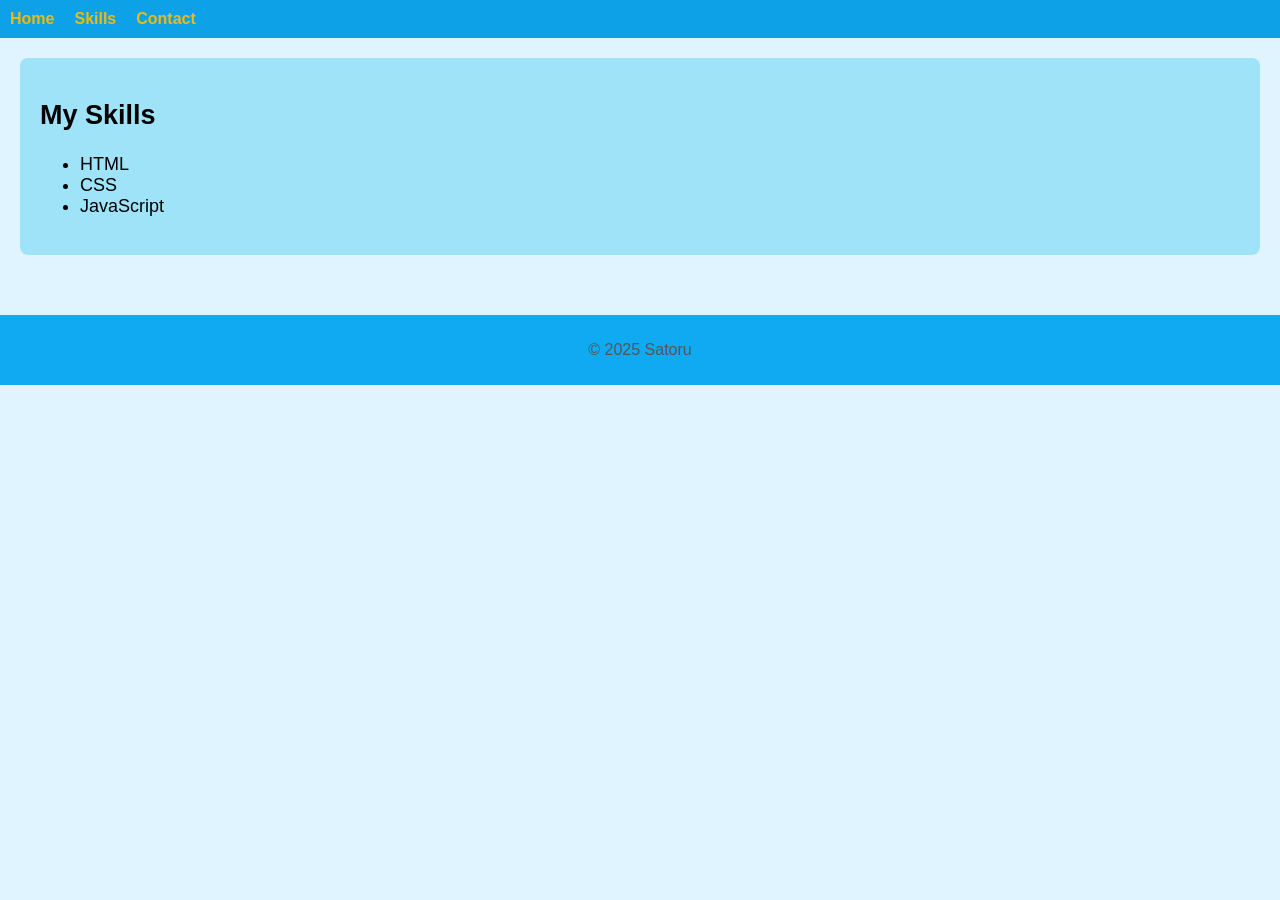
==== skills.html @ 6212baa2 "Auto commit" ====
<!DOCTYPE html>
<html lang="ja">
  <head>
    <meta charset="UTF-8" />
    <title>Skills - My First Site</title>
    <link rel="stylesheet" href="style.css" />
  </head>
  <body>
    <nav class="navbar">
      <ul>
        <li><a href="index.html">Home</a></li>
        <li><a href="skills.html">Skills</a></li>
        <li><a href="contact.html">Contact</a></li>
      </ul>
    </nav>

    <main>
      <section>
        <h2>My Skills</h2>
        <ul>
          <li>HTML</li>
          <li>CSS</li>
          <li>JavaScript</li>
        </ul>
      </section>
    </main>

    <footer>
      <p>© 2025 Satoru</p>
    </footer>
  </body>
</html>
---- style.css ----
/* ==========================
   変数の定義（カスタムプロパティ）
========================== */
:root {
  --color-header: #5e98da;
  --color-header-text: #ffffff;
  --color-navbar: #0da2e7;
  --color-navbar-text: #eeba10;
  --color-navbar-hover: #6e6767;
  --color-footer-bg: #0faaf1;
  --color-footer-text: #555;
  --color-section-bg: #9ee3f8;
  --font-main: "Arial", sans-serif;
  --font-size-main: 18px;
  --padding-main: 20px;
  --border-radius: 8px;
}

/* ==========================
   共通スタイル
========================== */
body {
  font-family: var(--font-main);
  margin: 0;
  padding: 0;
  background-color: #e0f4ff;
}

/* ==========================
   ヘッダー
========================== */
header {
  background-color: var(--color-header);
  color: var(--color-header-text);
  padding: var(--padding-main);
  text-align: center;
}

/* ==========================
   ナビゲーション
========================== */
.navbar {
  background-color: var(--color-navbar);
  padding: 10px;
}

.navbar ul {
  list-style: none;
  display: flex;
  gap: 20px;
  margin: 0;
  padding: 0;
}

.navbar a {
  color: var(--color-navbar-text);
  text-decoration: none;
  font-weight: bold;
  transition: color 0.3s ease, transform 0.2s ease;
}

.navbar a:hover {
  color: var(--color-navbar-hover);
  transform: scale(1.1);
}

/* ==========================
   メインコンテンツ
========================== */
main {
  padding: var(--padding-main);
  font-size: var(--font-size-main);
}

main section {
  margin-bottom: 40px;
  padding: var(--padding-main);
  background-color: var(--color-section-bg);
  border-radius: var(--border-radius);
}

main section:not(.about-section) {
  padding: var(--padding-main);
}

/* ==========================
   フッター
========================== */
footer {
  background-color: var(--color-footer-bg);
  color: var(--color-footer-text);
  padding: 10px;
  text-align: center;
}

/* About セクションのデザイン */
.about-section {
  padding: 40px 20px;
  background: #ace5f3;
  border-radius: 10px;
  max-width: 800px;
  margin: 40px auto;
  box-shadow: 0 2px 8px rgba(0, 0, 0, 0.1);
  opacity: 0;
  transform: translateY(20px);
  transition: opacity 0.8s ease, transform 0.8s ease;
}

.about-section.visible {
  opacity: 1;
  transform: translateY(0);
}

/* 画像とテキストの横並びレイアウト */
.profile-container {
  display: flex;
  align-items: center;
  gap: 20px;
}

/* プロフィール画像 */
.profile-image {
  width: 160px;
  height: 160px;
  object-fit: cover;
  border-radius: 50%;
  border: 4px solid #74c4e9;
  box-shadow: 0 2px 5px rgba(0, 0, 0, 0.1);
}

/* テキスト部分 */
.profile-text h3 {
  margin-top: 0;
  font-size: 1.4rem;
  color: #333;
}

.profile-text p {
  line-height: 1.7;
  color: #333;
}

/* スマホ対応 */
@media (max-width: 600px) {
  .profile-container {
    flex-direction: column;
    text-align: center;
  }
}

/* Skills リスト */
#skills ul {
  padding-left: 20px;
  line-height: 1.8;
}

/* ==========================
   ボタン風リンク
========================== */
.btn {
  display: inline-block;
  padding: 10px 20px;
  background-color: var(--color-navbar);
  color: var(--color-navbar-text);
  text-decoration: none;
  border-radius: 6px;
  font-weight: bold;
  transition: background-color 0.3s ease, transform 0.2s ease;
}

.btn:hover {
  background-color: var(--color-navbar-hover);
  transform: translateY(-2px);
}
/* スクロールでフェードイン用の共通クラス */
.fade-section {
  opacity: 0;
  transform: translateY(20px);
  transition: opacity 0.8s ease, transform 0.8s ease;
}

.fade-section.visible {
  opacity: 1;
  transform: translateY(0);
}
#js-practice {
  padding: 20px;
  background-color: #d0f0ff;
  border-radius: 8px;
  max-width: 600px;
  margin: 20px auto;
  text-align: center;
}

#js-practice button {
  padding: 10px 20px;
  margin: 10px;
  border: none;
  border-radius: 6px;
  background-color: #0da2e7;
  color: #fff;
  font-weight: bold;
  cursor: pointer;
  transition: transform 0.2s ease;
}

#js-practice button:hover {
  transform: scale(1.05);
}
#clickDisplay {
  font-weight: bold;
  font-size: 1.2rem;
  color: #0a6ebd;
  margin-top: 10px;
  transition: transform 0.2s ease, color 0.2s ease;
}

/* クリック時に一瞬大きくなるアニメーション */
.clicked {
  transform: scale(1.3);
}
.about-section {
  padding: 40px 20px;
  background: #ace5f3; /* 初期色 */
  border-radius: 10px;
  max-width: 800px;
  margin: 40px auto;
  box-shadow: 0 1px 4px rgba(0, 0, 0, 0.1);
  transition: background-color 0.3s ease; /* 色変化を滑らかに */
}
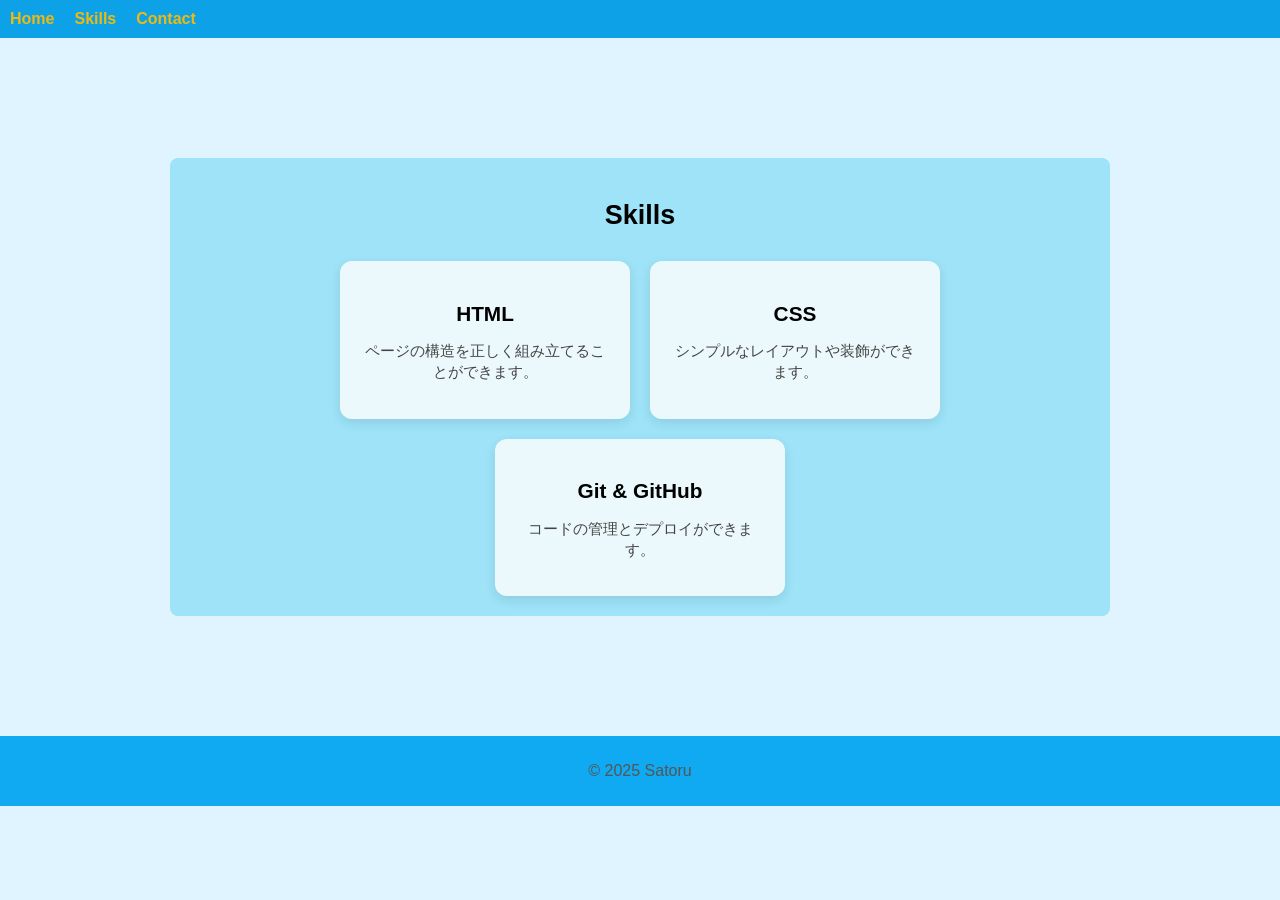
==== commit 379f717b: "Auto commit" ====
--- a/skills.html
+++ b/skills.html
@@ -3,30 +3,44 @@
   <head>
     <meta charset="UTF-8" />
     <title>Skills - My First Site</title>
-    <link rel="stylesheet" href="style.css" />
+    <link rel="stylesheet" href="../style.css" />
   </head>
   <body>
     <nav class="navbar">
       <ul>
-        <li><a href="index.html">Home</a></li>
+        <li><a href="../index.html">Home</a></li>
         <li><a href="skills.html">Skills</a></li>
         <li><a href="contact.html">Contact</a></li>
       </ul>
     </nav>
 
     <main>
-      <section>
-        <h2>My Skills</h2>
-        <ul>
-          <li>HTML</li>
-          <li>CSS</li>
-          <li>JavaScript</li>
-        </ul>
+      <section class="skills-container">
+        <h1>Skills</h1>
+
+        <div class="skill-cards">
+          <div class="skill-card">
+            <h3>HTML</h3>
+            <p>ページの構造を正しく組み立てることができます。</p>
+          </div>
+
+          <div class="skill-card">
+            <h3>CSS</h3>
+            <p>シンプルなレイアウトや装飾ができます。</p>
+          </div>
+
+          <div class="skill-card">
+            <h3>Git & GitHub</h3>
+            <p>コードの管理とデプロイができます。</p>
+          </div>
+        </div>
       </section>
     </main>
 
     <footer>
       <p>© 2025 Satoru</p>
     </footer>
+
+    <script src="../script.js"></script>
   </body>
 </html>
--- a/style.css
+++ b/style.css
@@ -228,3 +228,42 @@
   box-shadow: 0 1px 4px rgba(0, 0, 0, 0.1);
   transition: background-color 0.3s ease; /* 色変化を滑らかに */
 }
+/* Skill Cards */
+.skills-container {
+  max-width: 900px;
+  margin: 100px auto;
+  padding: 20px;
+  text-align: center;
+}
+
+.skill-cards {
+  display: flex;
+  gap: 20px;
+  margin-top: 30px;
+  justify-content: center;
+  flex-wrap: wrap;
+}
+
+.skill-card {
+  width: 250px;
+  padding: 20px;
+  background: #ffffffcc;
+  border-radius: 12px;
+  box-shadow: 0 4px 12px rgba(0, 0, 0, 0.1);
+  transition: transform 0.2s, box-shadow 0.2s;
+}
+
+.skill-card:hover {
+  transform: translateY(-6px);
+  box-shadow: 0 8px 18px rgba(0, 0, 0, 0.15);
+}
+
+.skill-card h3 {
+  margin-bottom: 10px;
+  font-size: 1.3rem;
+}
+
+.skill-card p {
+  font-size: 0.95rem;
+  color: #444;
+}
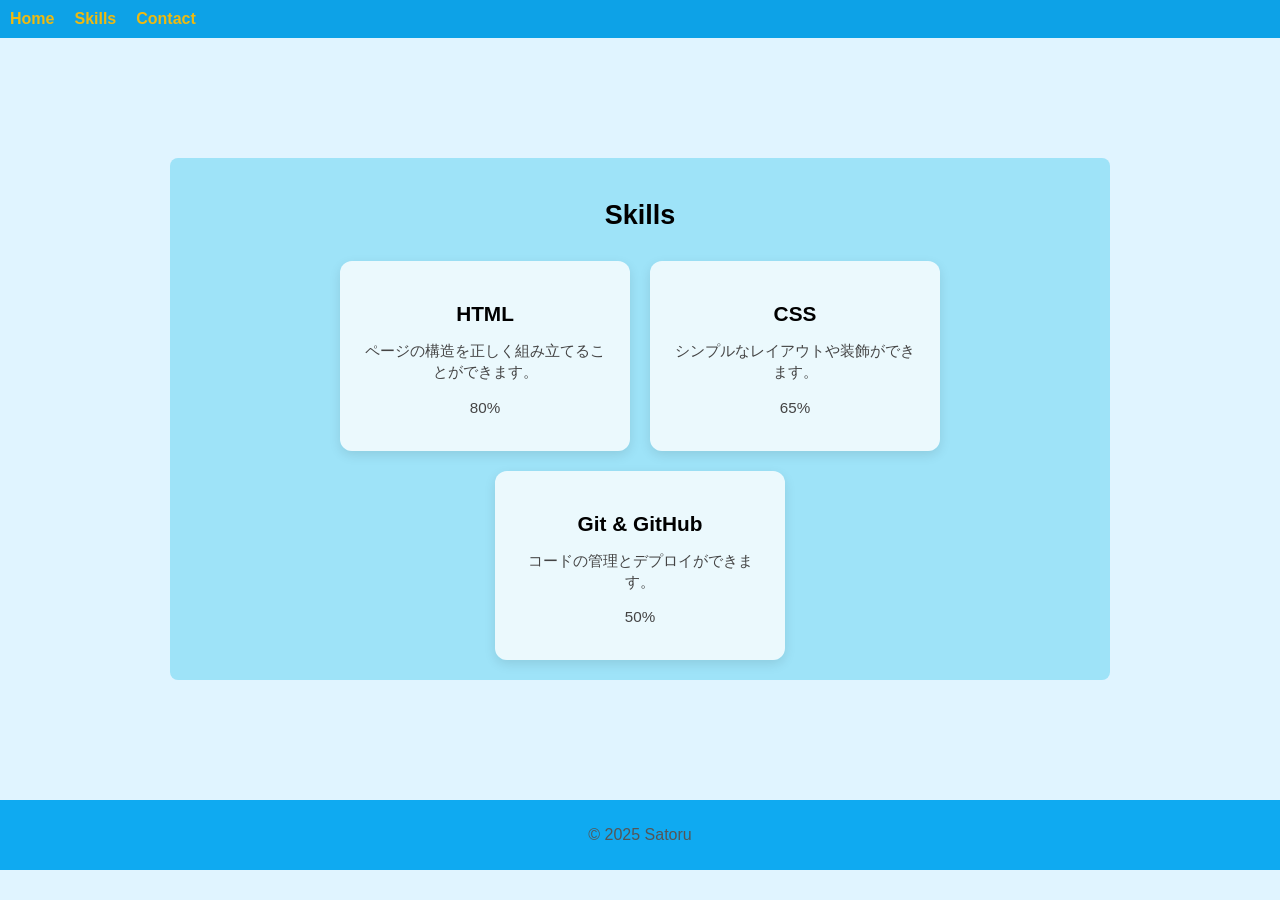
==== commit 93f8a98d: "Auto commit" ====
--- a/skills.html
+++ b/skills.html
@@ -22,16 +22,31 @@
           <div class="skill-card">
             <h3>HTML</h3>
             <p>ページの構造を正しく組み立てることができます。</p>
+            <!-- レベルバー -->
+            <div class="level-wrapper">
+              <div class="level-bar" style="width: 80%"></div>
+            </div>
+            <p class="level-text">80%</p>
           </div>
 
           <div class="skill-card">
             <h3>CSS</h3>
             <p>シンプルなレイアウトや装飾ができます。</p>
+            <!-- レベルバー -->
+            <div class="level-wrapper">
+              <div class="level-bar" style="width: 65%"></div>
+            </div>
+            <p class="level-text">65%</p>
           </div>
 
           <div class="skill-card">
             <h3>Git & GitHub</h3>
             <p>コードの管理とデプロイができます。</p>
+            <!-- レベルバー -->
+            <div class="level-wrapper">
+              <div class="level-bar" style="width: 50%"></div>
+            </div>
+            <p class="level-text">50%</p>
           </div>
         </div>
       </section>
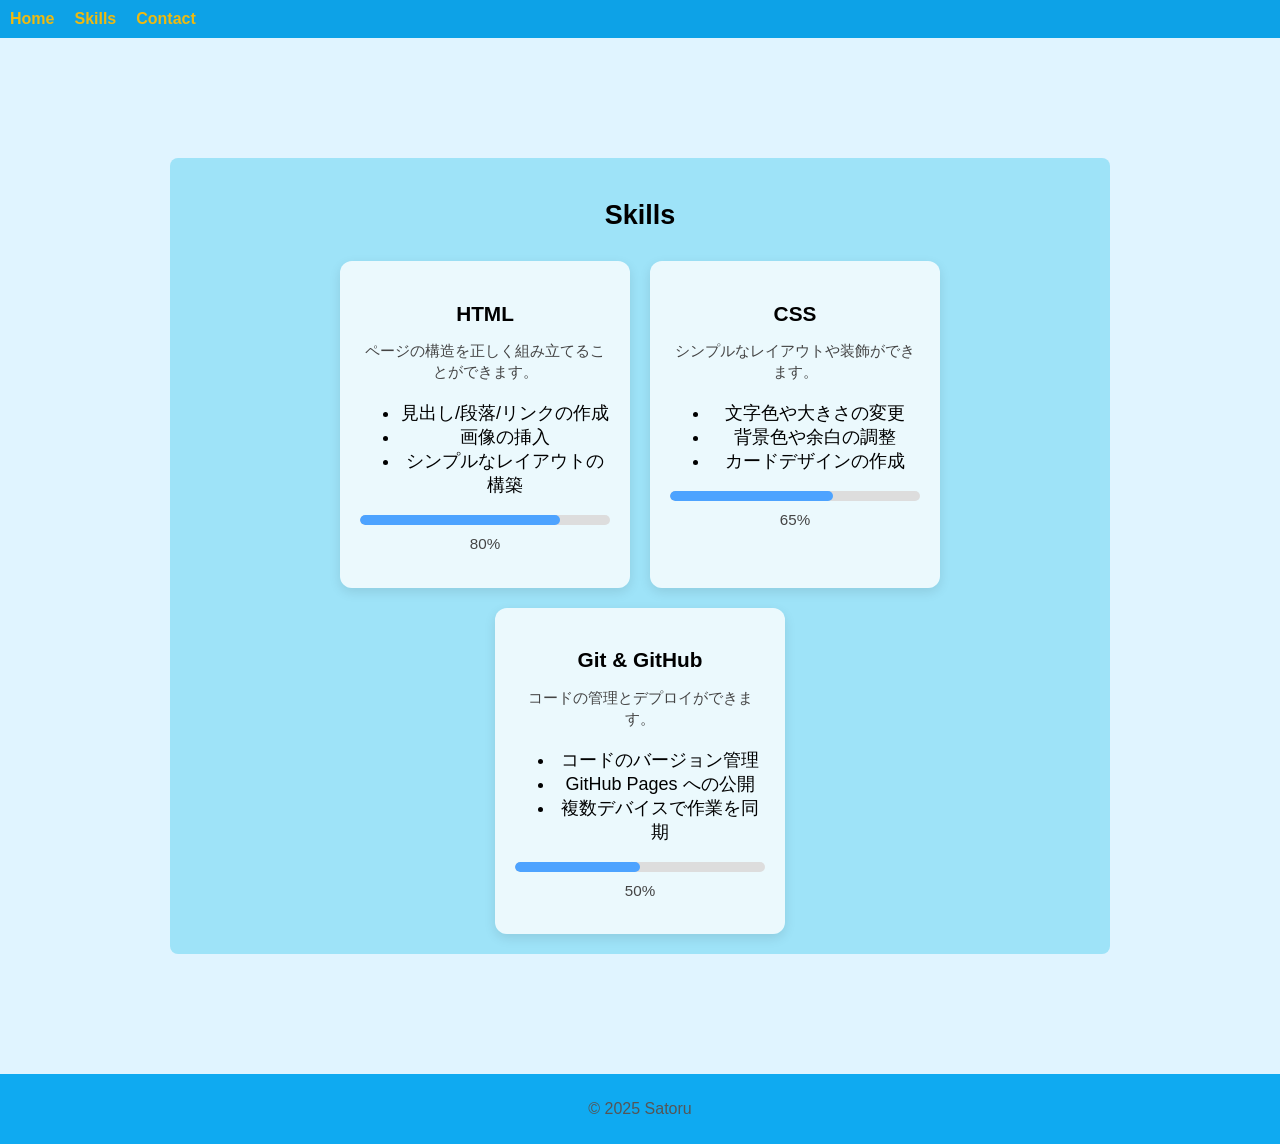
==== commit 0ebd36b2: "Auto commit" ====
--- a/skills.html
+++ b/skills.html
@@ -22,16 +22,26 @@
           <div class="skill-card">
             <h3>HTML</h3>
             <p>ページの構造を正しく組み立てることができます。</p>
+            <!-- 作れるものリスト -->
+            <ul class="can-do-list">
+              <li>見出し/段落/リンクの作成</li>
+              <li>画像の挿入</li>
+              <li>シンプルなレイアウトの構築</li>
+            </ul>
             <!-- レベルバー -->
             <div class="level-wrapper">
               <div class="level-bar" style="width: 80%"></div>
             </div>
             <p class="level-text">80%</p>
           </div>
-
           <div class="skill-card">
             <h3>CSS</h3>
             <p>シンプルなレイアウトや装飾ができます。</p>
+            <ul class="can-do-list">
+              <li>文字色や大きさの変更</li>
+              <li>背景色や余白の調整</li>
+              <li>カードデザインの作成</li>
+            </ul>
             <!-- レベルバー -->
             <div class="level-wrapper">
               <div class="level-bar" style="width: 65%"></div>
@@ -42,6 +52,11 @@
           <div class="skill-card">
             <h3>Git & GitHub</h3>
             <p>コードの管理とデプロイができます。</p>
+            <ul class="can-do-list">
+              <li>コードのバージョン管理</li>
+              <li>GitHub Pages への公開</li>
+              <li>複数デバイスで作業を同期</li>
+            </ul>
             <!-- レベルバー -->
             <div class="level-wrapper">
               <div class="level-bar" style="width: 50%"></div>
--- a/style.css
+++ b/style.css
@@ -267,3 +267,25 @@
   font-size: 0.95rem;
   color: #444;
 }
+/* Skill Level Bar */
+.level-wrapper {
+  width: 100%;
+  height: 10px;
+  background: #ddd;
+  border-radius: 5px;
+  margin: 10px 0;
+  overflow: hidden;
+}
+
+.level-bar {
+  height: 10px;
+  background: #4da3ff;
+  border-radius: 5px;
+  transition: width 0.6s ease;
+}
+
+.level-text {
+  font-size: 0.9rem;
+  margin-top: 5px;
+  color: #555;
+}
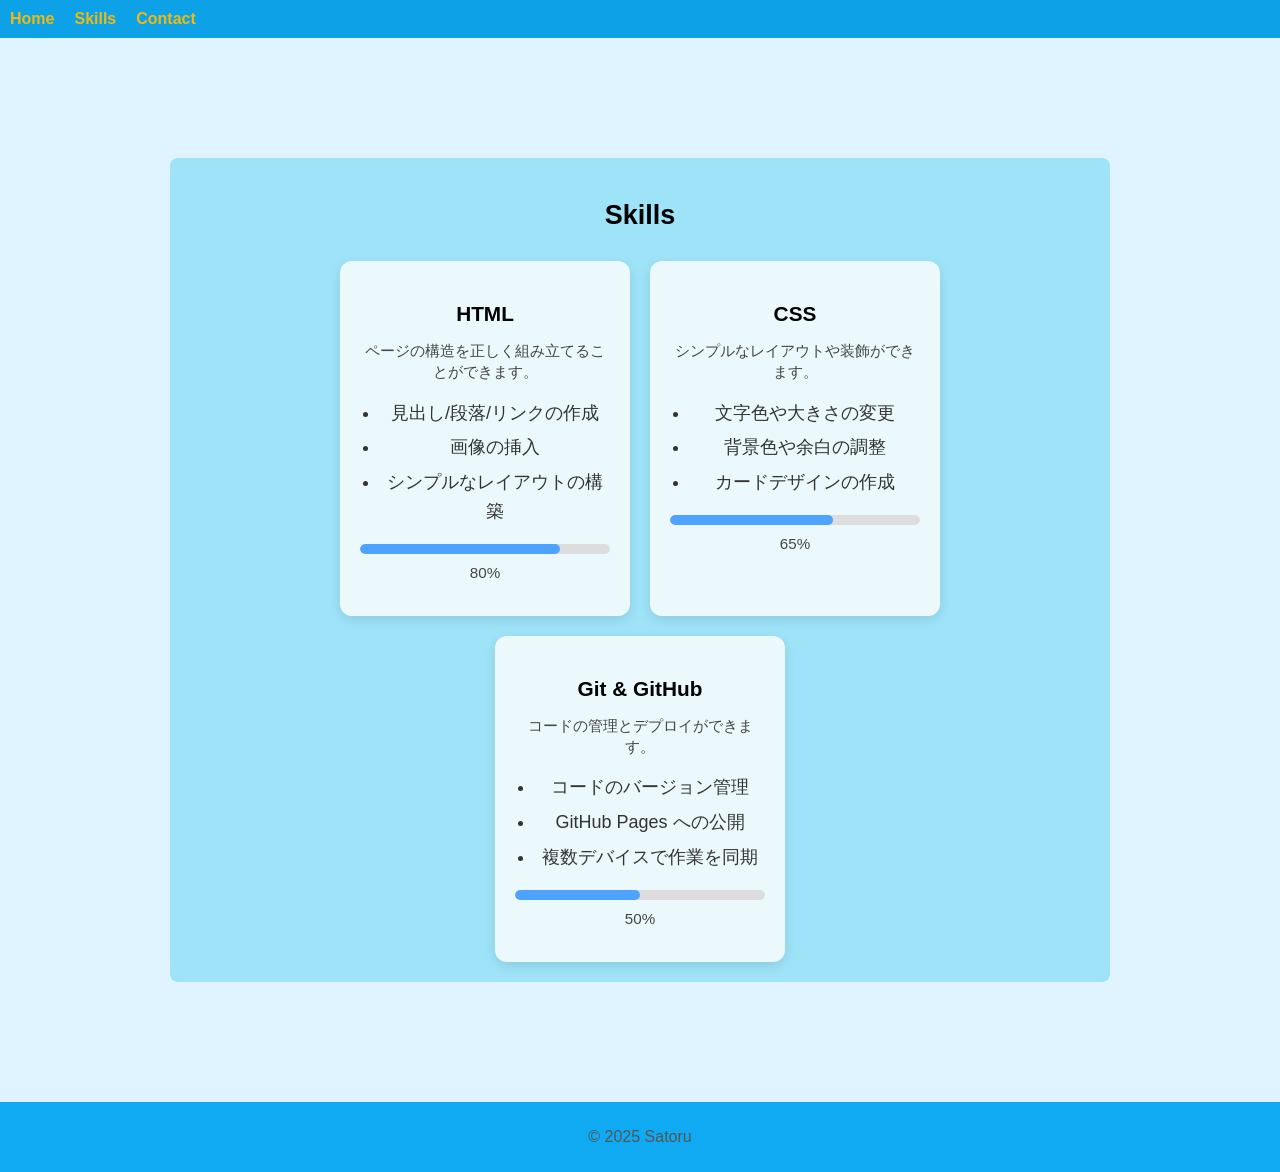
==== commit e7754679: "Auto commit" ====
--- a/skills.html
+++ b/skills.html
@@ -9,7 +9,7 @@
     <nav class="navbar">
       <ul>
         <li><a href="../index.html">Home</a></li>
-        <li><a href="skills.html">Skills</a></li>
+        <li><a href="skills.html" class="active">Skills</a></li>
         <li><a href="contact.html">Contact</a></li>
       </ul>
     </nav>
--- a/style.css
+++ b/style.css
@@ -289,3 +289,14 @@
   margin-top: 5px;
   color: #555;
 }
+/* 作れることリスト */
+.can-do-list {
+  margin-top: 10px;
+  padding-left: 20px;
+  color: #333;
+  line-height: 1.6;
+}
+
+.can-do-list li {
+  margin-bottom: 6px;
+}
